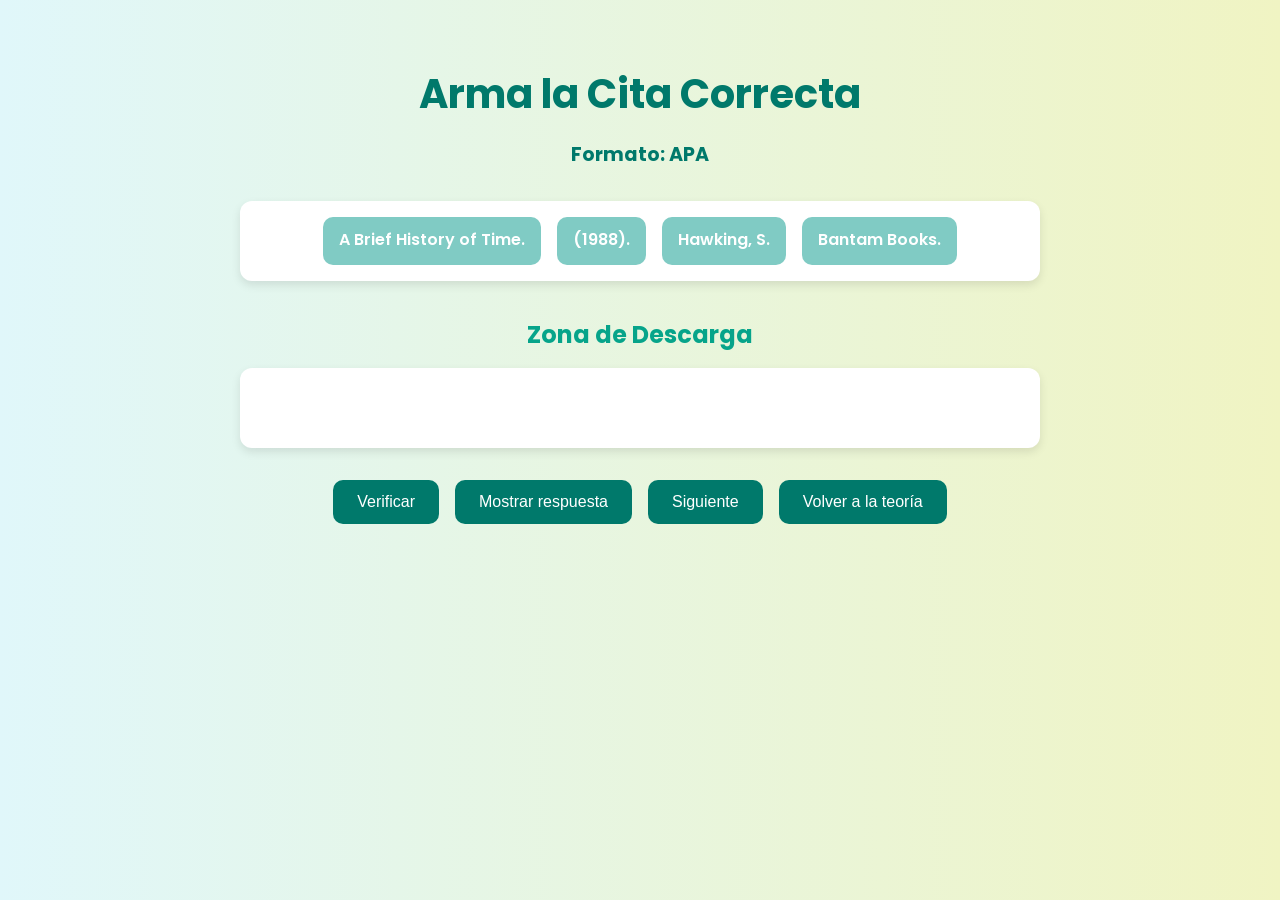
==== index.html @ 5d307bb2 "primer commit" ====
<!DOCTYPE html>
<html lang="es">
<head>
    <meta charset="UTF-8" />
    <meta name="viewport" content="width=device-width, initial-scale=1.0"/>
    <link href="https://fonts.googleapis.com/css2?family=Poppins:wght@300;600&display=swap" rel="stylesheet">
    <title>Arrastra y Arma la Cita</title>
    <link rel="stylesheet" href="style.css" />
</head>
<body>
    <h1>Arma la Cita Correcta</h1>
    <div class="format-indicator" id="formatDisplay"></div>
    <div class="game-area">
        <div class="draggable-container" id="draggableContainer"></div>
        <h2>Zona de Descarga</h2>
        <div class="dropzone" id="dropzone"></div>
        <div class="btn-group">
            <button onclick="checkAnswer()">Verificar</button>
            <button onclick="showAnswer()">Mostrar respuesta</button>
            <button onclick="loadCitation()">Siguiente</button>
            <button onclick="window.location.href='teoria.html'">Volver a la teoría</button>
        </div>
    <div class="feedback" id="feedback"></div>
    </div>

    <script src="script.js"></script>
</body>
</html>
---- style.css ----
/* * {
    box-sizing: border-box;
}

body {
    margin: 0;
    font-family: 'Poppins', sans-serif;
    background: linear-gradient(to right, #e0f7fa, #f0f4c3);
    padding: 2rem;
    color: #333;
}

h1 {
    text-align: center;
    margin-top: 2rem;
    margin-bottom: 1rem;
    font-size: 2.5rem;
    color: #00796b;
}

h2 {
    text-align: center;
    margin-bottom: 1rem;
    font-size: 1.5rem;
    color: #06a48a;
}

.format-indicator {
    text-align: center;
    font-weight: bold;
    margin-bottom: 2rem;
    font-size: 1.2rem;
    color: #00796b;
}

.game-area {
    display: flex;
    flex-direction: column;
    align-items: center;
}

.draggable-container,
.dropzone {
    display: flex;
    flex-wrap: wrap;
    justify-content: center;
    gap: 1rem;
    padding: 1rem;
    border-radius: 12px;
    min-height: 80px;
    margin-bottom: 1rem;
    background: #ffffff;
    box-shadow: 0 4px 10px rgba(0, 0, 0, 0.1);
}

.draggable {
    padding: 0.6rem 1rem;
    background-color: #80cbc4;
    color: white;
    border-radius: 10px;
    cursor: grab;
    font-weight: 600;
    user-select: none;
    transition: transform 0.2s;
}

.draggable:active {
    transform: scale(1.05);
}

.btn-group {
    display: flex;
    gap: 1rem;
    margin-top: 1rem;
    justify-content: center;
}

button {
    padding: 0.8rem 1.5rem;
    border: none;
    border-radius: 10px;
    background-color: #00796b;
    color: white;
    font-size: 1rem;
    cursor: pointer;
    transition: background 0.3s ease;
}

button:hover {
    background-color: #004d40;
}

.feedback {
    margin-top: 1rem;
    text-align: center;
    font-size: 1rem;
    font-weight: bold;
}

.hidden {
    display: none;
}

.cards-container {
    display: flex;
    flex-wrap: wrap;
    justify-content: center;
    gap: 2rem;
    padding: 2rem;
}

.card {
    background-color: white;
    width: 280px;
    padding: 1.5rem;
    border-radius: 15px;
    box-shadow: 0 8px 20px rgba(0, 0, 0, 0.15);
    transition: transform 0.3s ease, box-shadow 0.3s ease;
    position: relative;
    overflow: hidden;
}

.card:hover {
    transform: translateY(-10px);
    box-shadow: 0 12px 24px rgba(0, 0, 0, 0.2);
}

.card h2 {
    font-size: 1.5rem;
    color: #004d40;
    margin-bottom: 0.5rem;
}

.card p {
    font-size: 0.95rem;
    line-height: 1.5;
}

.icon {
    font-size: 2rem;
    margin-bottom: 1rem;
    color: #00796b;
}

.practice-btn {
    display: block;
    margin: 2rem auto;
    padding: 1rem 2rem;
    font-size: 1.1rem;
    border: none;
    border-radius: 10px;
    background-color: #00796b;
    color: white;
    cursor: pointer;
    transition: background 0.3s;
}

.practice-btn:hover {
    background-color: #004d40;
} */

* {
    box-sizing: border-box;
}

body {
    margin: 0;
    font-family: 'Poppins', sans-serif;
    background: linear-gradient(to right, #e0f7fa, #f0f4c3);
    padding: 2rem;
    color: #333;
}

h1 {
    text-align: center;
    margin-top: 2rem;
    margin-bottom: 1rem;
    font-size: 2.5rem;
    color: #00796b;
}

h2 {
    text-align: center;
    margin-bottom: 1rem;
    font-size: 1.5rem;
    color: #06a48a;
}

.format-indicator {
    text-align: center;
    font-weight: bold;
    margin-bottom: 2rem;
    font-size: 1.2rem;
    color: #00796b;
}

.game-area {
    display: flex;
    flex-direction: column;
    align-items: center;
    width: 100%;
}

.draggable-container,
.dropzone {
    display: flex;
    flex-wrap: wrap;
    justify-content: center;
    gap: 1rem;
    padding: 1rem;
    border-radius: 12px;
    min-height: 80px;
    margin-bottom: 1rem;
    background: #ffffff;
    box-shadow: 0 4px 10px rgba(0, 0, 0, 0.1);
    transition: all 0.3s ease-in-out;
    width: 100%;
    max-width: 800px;
}

.draggable {
    padding: 0.6rem 1rem;
    background-color: #80cbc4;
    color: white;
    border-radius: 10px;
    cursor: grab;
    font-weight: 600;
    user-select: none;
    transition: transform 0.2s ease, background 0.3s ease;
    font-size: 1rem;
    text-align: center;
}

.draggable:active {
    transform: scale(1.05);
}

.btn-group {
    display: flex;
    gap: 1rem;
    margin-top: 1rem;
    flex-wrap: wrap;
    justify-content: center;
}

button {
    padding: 0.8rem 1.5rem;
    border: none;
    border-radius: 10px;
    background-color: #00796b;
    color: white;
    font-size: 1rem;
    cursor: pointer;
    transition: background 0.3s ease, transform 0.2s ease;
}

button:hover {
    background-color: #004d40;
    transform: scale(1.05);
}

.feedback {
    margin-top: 1rem;
    text-align: center;
    font-size: 1rem;
    font-weight: bold;
}

.hidden {
    display: none;
}

.cards-container {
    display: flex;
    flex-wrap: wrap;
    justify-content: center;
    gap: 2rem;
    padding: 2rem;
    width: 100%;
}

.card {
    background-color: white;
    width: 280px;
    padding: 1.5rem;
    border-radius: 15px;
    box-shadow: 0 8px 20px rgba(0, 0, 0, 0.15);
    transition: transform 0.3s ease, box-shadow 0.3s ease;
    position: relative;
    overflow: hidden;
}

.card:hover {
    transform: translateY(-10px);
    box-shadow: 0 12px 24px rgba(0, 0, 0, 0.2);
}

.card h2 {
    font-size: 1.5rem;
    color: #004d40;
    margin-bottom: 0.5rem;
}

.card p {
    font-size: 0.95rem;
    line-height: 1.5;
}

.icon {
    font-size: 2rem;
    margin-bottom: 1rem;
    color: #00796b;
}

.practice-btn {
    display: block;
    margin: 2rem auto;
    padding: 1rem 2rem;
    font-size: 1.1rem;
    border: none;
    border-radius: 10px;
    background-color: #00796b;
    color: white;
    cursor: pointer;
    transition: background 0.3s;
}

.practice-btn:hover {
    background-color: #004d40;
    transform: scale(1.05);
}

/* 📱 Estilos para dispositivos móviles */
@media (max-width: 768px) {
    h1 {
        font-size: 2rem;
    }

    h2 {
        font-size: 1.2rem;
    }

    .draggable {
        font-size: 0.9rem;
        padding: 0.5rem 0.8rem;
    }

    .draggable-container,
    .dropzone {
        flex-direction: column;
        gap: 0.5rem;
        padding: 0.8rem;
    }

    button {
        font-size: 0.9rem;
        padding: 0.6rem 1rem;
    }

    .card {
        width: 90%;
    }

    .cards-container {
        padding: 1rem;
        gap: 1rem;
    }

    .format-indicator {
        font-size: 1rem;
    }

    .practice-btn {
        font-size: 1rem;
        padding: 0.8rem 1.5rem;
    }
}
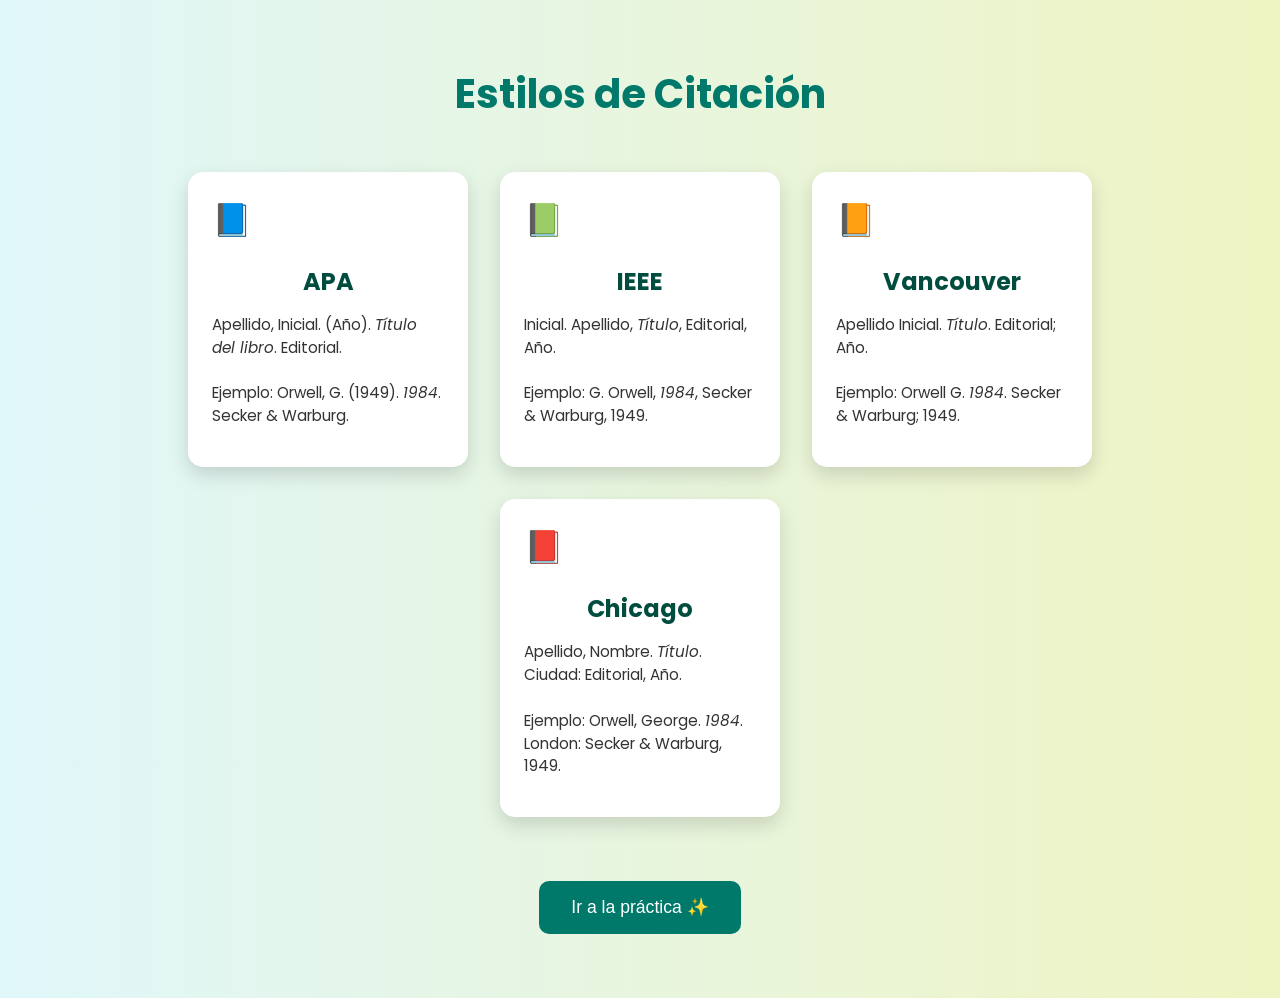
==== commit 52c7906e: "Cambio archivo index" ====
--- a/index.html
+++ b/index.html
@@ -1,28 +1,43 @@
 <!DOCTYPE html>
 <html lang="es">
 <head>
-    <meta charset="UTF-8" />
-    <meta name="viewport" content="width=device-width, initial-scale=1.0"/>
-    <link href="https://fonts.googleapis.com/css2?family=Poppins:wght@300;600&display=swap" rel="stylesheet">
-    <title>Arrastra y Arma la Cita</title>
-    <link rel="stylesheet" href="style.css" />
+  <meta charset="UTF-8" />
+  <meta name="viewport" content="width=device-width, initial-scale=1.0"/>
+  <link href="https://fonts.googleapis.com/css2?family=Poppins:wght@300;600&display=swap" rel="stylesheet">
+  <title>Aprende a Citar Correctamente</title>
+  <link rel="stylesheet" href="style.css" />
 </head>
 <body>
-    <h1>Arma la Cita Correcta</h1>
-    <div class="format-indicator" id="formatDisplay"></div>
-    <div class="game-area">
-        <div class="draggable-container" id="draggableContainer"></div>
-        <h2>Zona de Descarga</h2>
-        <div class="dropzone" id="dropzone"></div>
-        <div class="btn-group">
-            <button onclick="checkAnswer()">Verificar</button>
-            <button onclick="showAnswer()">Mostrar respuesta</button>
-            <button onclick="loadCitation()">Siguiente</button>
-            <button onclick="window.location.href='teoria.html'">Volver a la teoría</button>
-        </div>
-    <div class="feedback" id="feedback"></div>
+  <h1>Estilos de Citación</h1>
+
+  <div class="cards-container">
+    <div class="card">
+      <div class="icon">📘</div>
+      <h2>APA</h2>
+      <p>Apellido, Inicial. (Año). <i>Título del libro</i>. Editorial.<br><br>Ejemplo: Orwell, G. (1949). <i>1984</i>. Secker & Warburg.</p>
     </div>
 
-    <script src="script.js"></script>
+    <div class="card">
+      <div class="icon">📗</div>
+      <h2>IEEE</h2>
+      <p>Inicial. Apellido, <i>Título</i>, Editorial, Año.<br><br>Ejemplo: G. Orwell, <i>1984</i>, Secker & Warburg, 1949.</p>
+    </div>
+
+    <div class="card">
+      <div class="icon">📙</div>
+      <h2>Vancouver</h2>
+      <p>Apellido Inicial. <i>Título</i>. Editorial; Año.<br><br>Ejemplo: Orwell G. <i>1984</i>. Secker & Warburg; 1949.</p>
+    </div>
+
+    <div class="card">
+      <div class="icon">📕</div>
+      <h2>Chicago</h2>
+      <p>Apellido, Nombre. <i>Título</i>. Ciudad: Editorial, Año.<br><br>Ejemplo: Orwell, George. <i>1984</i>. London: Secker & Warburg, 1949.</p>
+    </div>
+  </div>
+
+  <button class="practice-btn" onclick="window.location.href='teoria.html'">
+    Ir a la práctica ✨
+  </button>
 </body>
 </html>
--- a/style.css
+++ b/style.css
@@ -1,4 +1,4 @@
-/* * {
+* {
     box-sizing: border-box;
 }
 
@@ -37,6 +37,7 @@
     display: flex;
     flex-direction: column;
     align-items: center;
+    width: 100%;
 }
 
 .draggable-container,
@@ -51,6 +52,9 @@
     margin-bottom: 1rem;
     background: #ffffff;
     box-shadow: 0 4px 10px rgba(0, 0, 0, 0.1);
+    transition: all 0.3s ease-in-out;
+    width: 100%;
+    max-width: 800px;
 }
 
 .draggable {
@@ -61,7 +65,9 @@
     cursor: grab;
     font-weight: 600;
     user-select: none;
-    transition: transform 0.2s;
+    transition: transform 0.2s ease, background 0.3s ease;
+    font-size: 1rem;
+    text-align: center;
 }
 
 .draggable:active {
@@ -72,6 +78,7 @@
     display: flex;
     gap: 1rem;
     margin-top: 1rem;
+    flex-wrap: wrap;
     justify-content: center;
 }
 
@@ -83,11 +90,12 @@
     color: white;
     font-size: 1rem;
     cursor: pointer;
-    transition: background 0.3s ease;
+    transition: background 0.3s ease, transform 0.2s ease;
 }
 
 button:hover {
     background-color: #004d40;
+    transform: scale(1.05);
 }
 
 .feedback {
@@ -107,6 +115,7 @@
     justify-content: center;
     gap: 2rem;
     padding: 2rem;
+    width: 100%;
 }
 
 .card {
@@ -157,176 +166,6 @@
 
 .practice-btn:hover {
     background-color: #004d40;
-} */
-
-* {
-    box-sizing: border-box;
-}
-
-body {
-    margin: 0;
-    font-family: 'Poppins', sans-serif;
-    background: linear-gradient(to right, #e0f7fa, #f0f4c3);
-    padding: 2rem;
-    color: #333;
-}
-
-h1 {
-    text-align: center;
-    margin-top: 2rem;
-    margin-bottom: 1rem;
-    font-size: 2.5rem;
-    color: #00796b;
-}
-
-h2 {
-    text-align: center;
-    margin-bottom: 1rem;
-    font-size: 1.5rem;
-    color: #06a48a;
-}
-
-.format-indicator {
-    text-align: center;
-    font-weight: bold;
-    margin-bottom: 2rem;
-    font-size: 1.2rem;
-    color: #00796b;
-}
-
-.game-area {
-    display: flex;
-    flex-direction: column;
-    align-items: center;
-    width: 100%;
-}
-
-.draggable-container,
-.dropzone {
-    display: flex;
-    flex-wrap: wrap;
-    justify-content: center;
-    gap: 1rem;
-    padding: 1rem;
-    border-radius: 12px;
-    min-height: 80px;
-    margin-bottom: 1rem;
-    background: #ffffff;
-    box-shadow: 0 4px 10px rgba(0, 0, 0, 0.1);
-    transition: all 0.3s ease-in-out;
-    width: 100%;
-    max-width: 800px;
-}
-
-.draggable {
-    padding: 0.6rem 1rem;
-    background-color: #80cbc4;
-    color: white;
-    border-radius: 10px;
-    cursor: grab;
-    font-weight: 600;
-    user-select: none;
-    transition: transform 0.2s ease, background 0.3s ease;
-    font-size: 1rem;
-    text-align: center;
-}
-
-.draggable:active {
-    transform: scale(1.05);
-}
-
-.btn-group {
-    display: flex;
-    gap: 1rem;
-    margin-top: 1rem;
-    flex-wrap: wrap;
-    justify-content: center;
-}
-
-button {
-    padding: 0.8rem 1.5rem;
-    border: none;
-    border-radius: 10px;
-    background-color: #00796b;
-    color: white;
-    font-size: 1rem;
-    cursor: pointer;
-    transition: background 0.3s ease, transform 0.2s ease;
-}
-
-button:hover {
-    background-color: #004d40;
-    transform: scale(1.05);
-}
-
-.feedback {
-    margin-top: 1rem;
-    text-align: center;
-    font-size: 1rem;
-    font-weight: bold;
-}
-
-.hidden {
-    display: none;
-}
-
-.cards-container {
-    display: flex;
-    flex-wrap: wrap;
-    justify-content: center;
-    gap: 2rem;
-    padding: 2rem;
-    width: 100%;
-}
-
-.card {
-    background-color: white;
-    width: 280px;
-    padding: 1.5rem;
-    border-radius: 15px;
-    box-shadow: 0 8px 20px rgba(0, 0, 0, 0.15);
-    transition: transform 0.3s ease, box-shadow 0.3s ease;
-    position: relative;
-    overflow: hidden;
-}
-
-.card:hover {
-    transform: translateY(-10px);
-    box-shadow: 0 12px 24px rgba(0, 0, 0, 0.2);
-}
-
-.card h2 {
-    font-size: 1.5rem;
-    color: #004d40;
-    margin-bottom: 0.5rem;
-}
-
-.card p {
-    font-size: 0.95rem;
-    line-height: 1.5;
-}
-
-.icon {
-    font-size: 2rem;
-    margin-bottom: 1rem;
-    color: #00796b;
-}
-
-.practice-btn {
-    display: block;
-    margin: 2rem auto;
-    padding: 1rem 2rem;
-    font-size: 1.1rem;
-    border: none;
-    border-radius: 10px;
-    background-color: #00796b;
-    color: white;
-    cursor: pointer;
-    transition: background 0.3s;
-}
-
-.practice-btn:hover {
-    background-color: #004d40;
     transform: scale(1.05);
 }
 
